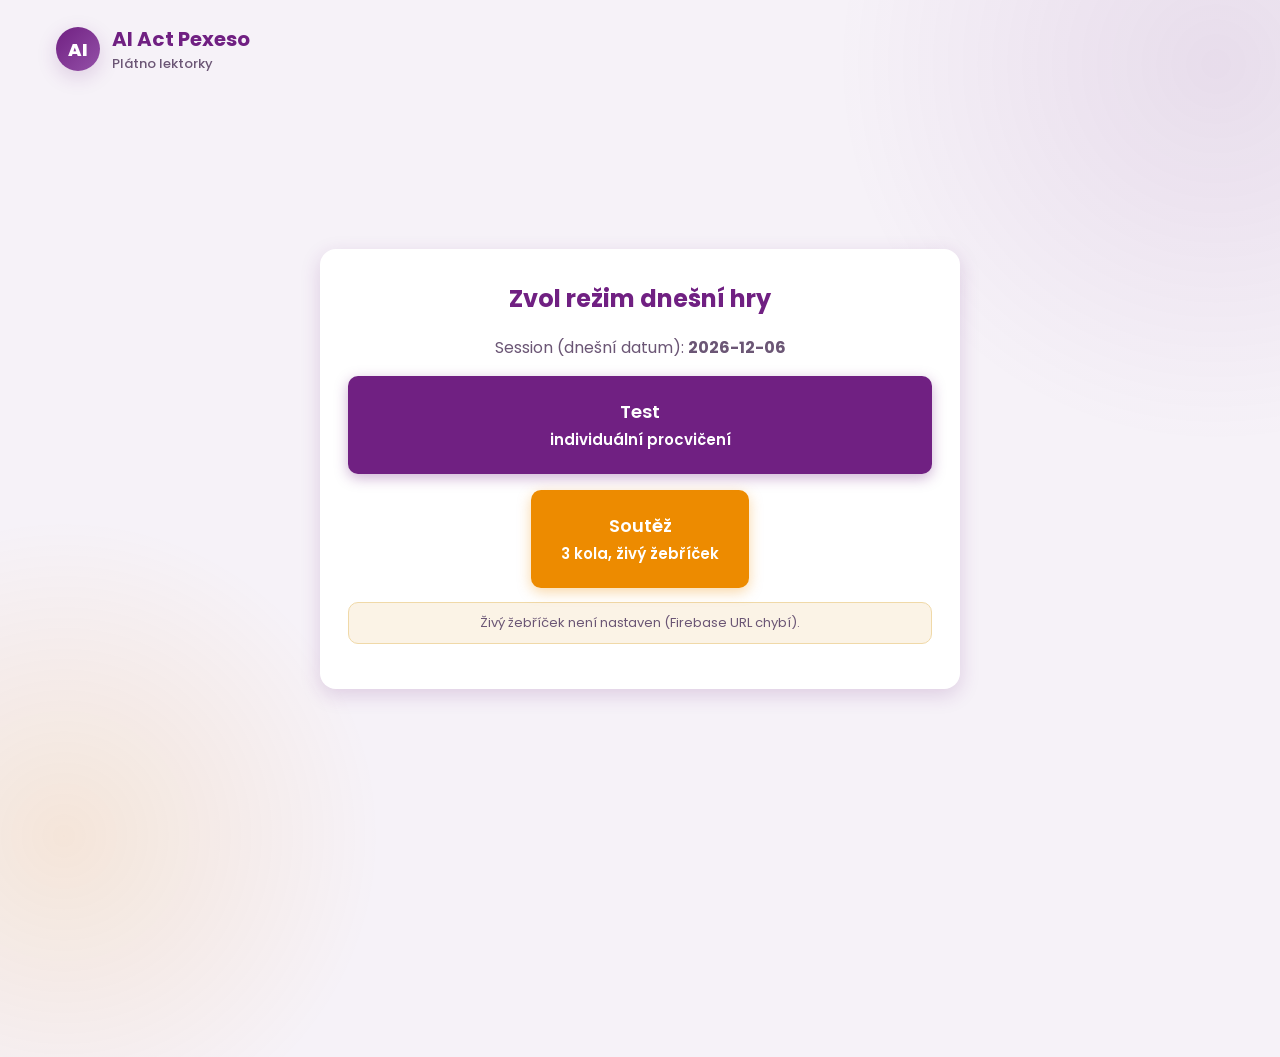
==== board.html @ 4db61b3e "AI Act Pexeso - hra pro školení OZP" ====
<!DOCTYPE html>
<html lang="cs">
<head>
<meta charset="UTF-8">
<meta name="viewport" content="width=device-width, initial-scale=1.0">
<title>AI Act Pexeso – plátno lektorky</title>
<link rel="stylesheet" href="css/style.css">
</head>
<body>
<div class="app board-app">

  <header class="top-bar">
    <div class="brand">
      <div class="brand-badge">AI</div>
      <div>
        <h1>AI Act Pexeso</h1>
        <small>Plátno lektorky</small>
      </div>
    </div>
  </header>

  <!-- Volba režimu -->
  <section id="screen-mode-select" class="screen active">
    <div class="card-panel" style="max-width:640px;">
      <h2>Zvol režim dnešní hry</h2>
      <p>Session (dnešní datum): <strong id="session-date"></strong></p>
      <div class="mode-buttons">
        <button class="btn-primary" id="btn-mode-test">Test<br><small>individuální procvičení</small></button>
        <button class="btn-accent" id="btn-mode-soutez">Soutěž<br><small>3 kola, živý žebříček</small></button>
      </div>
      <p class="local-mode-note" id="board-local-note" style="display:none;"></p>
    </div>
  </section>

  <!-- Průběh: TEST -->
  <section id="screen-monitor-test" class="screen">
    <div class="card-panel" style="max-width:640px;">
      <span class="badge">Test</span>
      <h2>Probíhá individuální procvičení</h2>
      <p>Hráči trénují sami za sebe. Výsledky jsou soukromé a nikam se nezapisují, žebříček se pro tento režim nezobrazuje.</p>
    </div>
  </section>

  <!-- Průběh: SOUTĚŽ -->
  <section id="screen-monitor-soutez" class="screen">
    <div class="session-info">Soutěž – živý žebříček aktuálního kola</div>
    <div class="round-tabs">
      <button class="round-tab-btn active" data-round="1">Kolo 1</button>
      <button class="round-tab-btn" data-round="2">Kolo 2</button>
      <button class="round-tab-btn" data-round="3">Kolo 3</button>
    </div>
    <div class="leaderboard-list" id="leaderboard-list">
      <p class="empty-note">Čekáme na výsledky…</p>
    </div>
    <div style="text-align:center;margin-top:26px;">
      <button class="btn-primary" id="btn-show-final" style="max-width:340px;margin:0 auto;">Zobrazit celkové výsledky (po 3. kole)</button>
    </div>
  </section>

  <!-- Finální vyhlášení -->
  <section id="screen-final" class="screen">
    <div class="winner-banner" id="winner-banner">
      <h2>Vítěz dne</h2>
      <div class="winner-name" id="winner-name">–</div>
    </div>
    <div class="leaderboard-list" id="final-list"></div>
    <div style="text-align:center;margin-top:20px;">
      <button class="btn-secondary" id="btn-back-to-monitor">Zpět na živý žebříček</button>
    </div>
  </section>

</div>

<canvas id="confetti-canvas-board"></canvas>

<script src="js/config.js"></script>
<script src="js/leaderboard.js"></script>
<script>
  function $(id) { return document.getElementById(id); }

  function showScreen(id) {
    document.querySelectorAll(".screen").forEach((s) => s.classList.remove("active"));
    $(id).classList.add("active");
  }

  let currentViewRound = 1;
  let pollTimer = null;

  async function initModeScreen() {
    $("session-date").textContent = LB.getSession();
    if (LB.isLocal()) {
      $("board-local-note").style.display = "block";
      $("board-local-note").textContent = LB.getLocalReason();
    }
    $("btn-mode-test").addEventListener("click", async () => {
      await LB.setMode("test");
      showScreen("screen-monitor-test");
    });
    $("btn-mode-soutez").addEventListener("click", async () => {
      await LB.setMode("soutez");
      showScreen("screen-monitor-soutez");
      startPolling();
    });

    // Pokud lektorka omylem obnoví stránku (F5, výpadek projektoru apod.), režim už
    // byl dřív zvolen a je uložený - vrátíme ji rovnou na správnou obrazovku místo
    // aby musela volbu dělat znovu.
    try {
      const existingMode = await LB.getMode();
      if (existingMode === "test") {
        showScreen("screen-monitor-test");
      } else if (existingMode === "soutez") {
        showScreen("screen-monitor-soutez");
        startPolling();
      }
    } catch (e) {
      // žádný uložený režim - zůstaneme na výběrové obrazovce
    }
  }

  function initRoundTabs() {
    document.querySelectorAll(".round-tab-btn").forEach((btn) => {
      btn.addEventListener("click", () => {
        document.querySelectorAll(".round-tab-btn").forEach((b) => b.classList.remove("active"));
        btn.classList.add("active");
        currentViewRound = parseInt(btn.dataset.round, 10);
        refreshRound();
      });
    });
  }

  async function refreshRound() {
    const list = $("leaderboard-list");
    try {
      const finishes = await LB.getFinishes(currentViewRound);
      const rows = Object.keys(finishes)
        .map((key) => ({ jmeno: key, ...finishes[key] }))
        .sort((a, b) => (a.poradi_v_kole || 999) - (b.poradi_v_kole || 999));

      if (rows.length === 0) {
        list.innerHTML = '<p class="empty-note">Čekáme na výsledky…</p>';
        return;
      }
      list.innerHTML = rows
        .map(
          (r) => `
        <div class="lb-row">
          <div class="pos">${r.poradi_v_kole}</div>
          <div class="name">${escapeHtml(r.jmeno)}</div>
          <div class="meta">${r.trvani_s ?? "?"} s • ${r.pocet_chyb ?? 0} chyb</div>
        </div>`
        )
        .join("");
    } catch (e) {
      list.innerHTML = '<p class="empty-note">Čekáme na výsledky…</p>';
    }
  }

  function escapeHtml(str) {
    const div = document.createElement("div");
    div.textContent = str;
    return div.innerHTML;
  }

  function startPolling() {
    if (pollTimer) clearInterval(pollTimer);
    refreshRound();
    pollTimer = setInterval(refreshRound, POLL_INTERVAL_MS);
  }

  async function showFinalStandings() {
    if (pollTimer) clearInterval(pollTimer);
    const list = $("final-list");
    list.innerHTML = '<p class="empty-note">Čekáme na výsledky…</p>';
    showScreen("screen-final");
    try {
      const { standings } = await LB.computeOverallStandings();
      if (standings.length === 0) {
        $("winner-name").textContent = "–";
        list.innerHTML = '<p class="empty-note">Čekáme na výsledky…</p>';
        return;
      }
      $("winner-name").textContent = standings[0].jmeno;
      list.innerHTML = standings
        .map((s) => {
          const meta =
            s.stav === "dokoncil"
              ? `${s.body} bodů • ${s.casSoucet} s celkem`
              : "odešel(a) dřív, než dohrál(a) všechna kola";
          return `
          <div class="lb-row">
            <div class="pos">${s.poradi}</div>
            <div class="name">${escapeHtml(s.jmeno)}</div>
            <div class="meta">${meta}</div>
          </div>`;
        })
        .join("");
      startBoardConfetti();
    } catch (e) {
      list.innerHTML = '<p class="empty-note">Čekáme na výsledky…</p>';
    }
  }

  let boardConfettiRAF = null;
  function startBoardConfetti() {
    const canvas = $("confetti-canvas-board");
    const ctx = canvas.getContext("2d");
    canvas.width = window.innerWidth;
    canvas.height = window.innerHeight;
    const colors = ["#702082", "#ED8B00", "#9451a8", "#ffb347", "#63c98a", "#ffffff"];
    const particles = [];
    for (let i = 0; i < 260; i++) {
      particles.push({
        x: Math.random() * canvas.width,
        y: -20 - Math.random() * canvas.height * 0.6,
        size: 6 + Math.random() * 9,
        color: colors[Math.floor(Math.random() * colors.length)],
        vy: 2 + Math.random() * 3.5,
        vx: -1.5 + Math.random() * 3,
        rot: Math.random() * 360,
        vrot: -6 + Math.random() * 12,
        shape: Math.random() > 0.5 ? "square" : "circle",
      });
    }
    const start = performance.now();
    if (boardConfettiRAF) cancelAnimationFrame(boardConfettiRAF);
    function frame(now) {
      ctx.clearRect(0, 0, canvas.width, canvas.height);
      const elapsed = now - start;
      particles.forEach((p) => {
        p.x += p.vx;
        p.y += p.vy;
        p.rot += p.vrot;
        ctx.save();
        ctx.translate(p.x, p.y);
        ctx.rotate((p.rot * Math.PI) / 180);
        ctx.fillStyle = p.color;
        if (p.shape === "square") ctx.fillRect(-p.size / 2, -p.size / 2, p.size, p.size);
        else {
          ctx.beginPath();
          ctx.arc(0, 0, p.size / 2, 0, Math.PI * 2);
          ctx.fill();
        }
        ctx.restore();
      });
      if (elapsed < 6000) boardConfettiRAF = requestAnimationFrame(frame);
      else ctx.clearRect(0, 0, canvas.width, canvas.height);
    }
    boardConfettiRAF = requestAnimationFrame(frame);
  }

  $("btn-show-final").addEventListener("click", showFinalStandings);
  $("btn-back-to-monitor").addEventListener("click", () => {
    showScreen("screen-monitor-soutez");
    startPolling();
  });

  window.addEventListener("resize", () => {
    const c1 = $("confetti-canvas-board");
    c1.width = window.innerWidth;
    c1.height = window.innerHeight;
  });

  initModeScreen();
  initRoundTabs();
</script>
</body>
</html>
---- css/style.css ----
@import url('https://fonts.googleapis.com/css2?family=Poppins:wght@400;500;600;700;800&display=swap');

:root {
  --ozp-purple: #702082;
  --ozp-purple-dark: #4a1657;
  --ozp-purple-light: #9451a8;
  --ozp-orange: #ED8B00;
  --ozp-orange-light: #ffb347;
  --bg: #f6f2f8;
  --card-bg: #ffffff;
  --text: #2b1533;
  --text-muted: #6b5675;
  --shadow: 0 6px 20px rgba(112, 32, 130, 0.18);
  --radius: 16px;
}

* {
  box-sizing: border-box;
}

html, body {
  margin: 0;
  padding: 0;
  min-height: 100%;
}

body {
  font-family: 'Poppins', 'Segoe UI', sans-serif;
  background: var(--bg);
  color: var(--text);
  min-height: 100vh;
  position: relative;
  overflow-x: hidden;
  touch-action: manipulation;
}

/* Dekorativní oblouky v pozadí, inspirované firemním stylem OZP */
body::before,
body::after {
  content: "";
  position: fixed;
  border-radius: 50%;
  z-index: 0;
  pointer-events: none;
}

body::before {
  width: 60vmax;
  height: 60vmax;
  background: radial-gradient(circle, var(--ozp-purple) 0%, transparent 70%);
  opacity: 0.10;
  top: -25vmax;
  right: -25vmax;
}

body::after {
  width: 50vmax;
  height: 50vmax;
  background: radial-gradient(circle, var(--ozp-orange) 0%, transparent 70%);
  opacity: 0.12;
  bottom: -20vmax;
  left: -20vmax;
}

.app {
  position: relative;
  z-index: 1;
  max-width: 1100px;
  margin: 0 auto;
  padding: 24px 16px 60px;
  min-height: 100vh;
  display: flex;
  flex-direction: column;
}

header.top-bar {
  display: flex;
  align-items: center;
  justify-content: space-between;
  gap: 12px;
  margin-bottom: 24px;
}

.brand {
  display: flex;
  align-items: center;
  gap: 12px;
}

.brand-badge {
  width: 44px;
  height: 44px;
  border-radius: 50%;
  background: linear-gradient(135deg, var(--ozp-purple), var(--ozp-purple-light));
  display: flex;
  align-items: center;
  justify-content: center;
  color: #fff;
  font-weight: 800;
  font-size: 18px;
  flex-shrink: 0;
  box-shadow: var(--shadow);
}

.brand h1 {
  font-size: 20px;
  margin: 0;
  color: var(--ozp-purple);
  font-weight: 700;
}

.brand small {
  display: block;
  color: var(--text-muted);
  font-weight: 500;
  font-size: 13px;
}

.screen {
  display: none;
  flex: 1;
  flex-direction: column;
  align-items: center;
  justify-content: center;
  animation: fadeIn 0.35s ease;
}

.screen.active {
  display: flex;
}

@keyframes fadeIn {
  from { opacity: 0; transform: translateY(8px); }
  to { opacity: 1; transform: translateY(0); }
}

.card-panel {
  background: var(--card-bg);
  border-radius: var(--radius);
  box-shadow: var(--shadow);
  padding: 32px 28px;
  max-width: 480px;
  width: 100%;
  text-align: center;
}

.card-panel h2 {
  color: var(--ozp-purple);
  margin-top: 0;
  font-size: 24px;
}

.card-panel p {
  color: var(--text-muted);
  line-height: 1.5;
}

input[type="text"] {
  width: 100%;
  padding: 14px 16px;
  font-size: 16px;
  font-family: inherit;
  border: 2px solid #e2d5e8;
  border-radius: 10px;
  margin: 16px 0;
  outline: none;
  transition: border-color 0.2s;
}

input[type="text"]:focus {
  border-color: var(--ozp-purple);
}

button {
  font-family: inherit;
  font-weight: 600;
  font-size: 16px;
  border: none;
  border-radius: 10px;
  padding: 14px 24px;
  cursor: pointer;
  min-height: 44px;
  min-width: 44px;
  transition: transform 0.12s ease, box-shadow 0.12s ease, background 0.2s ease;
  touch-action: manipulation;
}

button:active {
  transform: scale(0.97);
}

.btn-primary {
  background: var(--ozp-purple);
  color: #fff;
  width: 100%;
  box-shadow: 0 4px 14px rgba(112, 32, 130, 0.35);
}

.btn-primary:hover {
  background: var(--ozp-purple-dark);
}

.btn-accent {
  background: var(--ozp-orange);
  color: #fff;
  box-shadow: 0 4px 14px rgba(237, 139, 0, 0.35);
}

.btn-accent:hover {
  background: #c97600;
}

.btn-secondary {
  background: #efe4f2;
  color: var(--ozp-purple);
}

.btn-secondary:hover {
  background: #e2d0e8;
}

.btn-leave {
  background: transparent;
  color: #a33;
  border: 2px solid #e5b8b8;
  font-size: 14px;
  padding: 8px 16px;
  min-height: 40px;
}

.btn-leave:hover {
  background: #fdeeee;
}

.spinner {
  width: 44px;
  height: 44px;
  border: 5px solid #e2d5e8;
  border-top-color: var(--ozp-purple);
  border-radius: 50%;
  margin: 12px auto;
  animation: spin 0.9s linear infinite;
}

@keyframes spin {
  to { transform: rotate(360deg); }
}

.badge {
  display: inline-block;
  background: var(--ozp-orange);
  color: #fff;
  font-weight: 700;
  font-size: 13px;
  padding: 5px 14px;
  border-radius: 999px;
  margin-bottom: 12px;
  letter-spacing: 0.3px;
}

.local-mode-note {
  margin-top: 14px;
  font-size: 13px;
  color: var(--text-muted);
  background: #fbf3e6;
  border: 1px solid #f0d9a8;
  border-radius: 10px;
  padding: 10px 12px;
}

/* --- Herní obrazovka --- */
.game-header {
  width: 100%;
  display: flex;
  flex-wrap: wrap;
  align-items: center;
  justify-content: space-between;
  gap: 10px;
  margin-bottom: 18px;
}

.stats {
  display: flex;
  gap: 10px;
  flex-wrap: wrap;
}

.stat-chip {
  background: #fff;
  border-radius: 10px;
  padding: 8px 14px;
  box-shadow: 0 2px 8px rgba(112, 32, 130, 0.12);
  font-weight: 600;
  font-size: 14px;
  color: var(--ozp-purple);
  white-space: nowrap;
}

.stat-chip span.label {
  display: block;
  font-size: 11px;
  color: var(--text-muted);
  font-weight: 500;
}

.board-grid {
  display: grid;
  grid-template-columns: repeat(auto-fill, minmax(130px, 1fr));
  gap: 10px;
  width: 100%;
}

.pexeso-card {
  position: relative;
  aspect-ratio: 3 / 2;
  min-height: 90px;
  cursor: pointer;
  perspective: 800px;
  touch-action: manipulation;
}

.pexeso-card .face {
  position: absolute;
  inset: 0;
  border-radius: 12px;
  display: flex;
  align-items: center;
  justify-content: center;
  text-align: center;
  padding: 8px;
  font-size: 13px;
  line-height: 1.25;
  backface-visibility: hidden;
  transition: transform 0.45s cubic-bezier(.4,.2,.2,1), box-shadow 0.2s ease;
  box-shadow: 0 3px 10px rgba(112, 32, 130, 0.15);
  word-break: break-word;
}

.face.back {
  background: linear-gradient(135deg, var(--ozp-purple), var(--ozp-purple-light));
  color: #fff;
  font-weight: 700;
  font-size: 22px;
  transform: rotateY(0deg);
}

.face.back::after {
  content: "AI";
}

.face.front {
  background: #fff;
  border: 2px solid #e2d5e8;
  color: var(--text);
  font-weight: 600;
  transform: rotateY(-180deg);
}

.pexeso-card.flipped .face.back {
  transform: rotateY(180deg);
}

.pexeso-card.flipped .face.front {
  transform: rotateY(0deg);
}

.pexeso-card.term .face.front {
  border-color: var(--ozp-purple-light);
}

.pexeso-card.definition .face.front {
  border-color: var(--ozp-orange-light);
  font-weight: 500;
  font-size: 12.5px;
}

.pexeso-card.matched .face.front {
  background: #eafaf0;
  border-color: #63c98a;
  color: #1e7a45;
}

.pexeso-card.mismatch .face.front {
  animation: shake 0.4s ease;
  border-color: #e07070;
}

.pexeso-card.locked {
  pointer-events: none;
}

@keyframes shake {
  0%, 100% { transform: translateX(0) rotateY(0deg); }
  25% { transform: translateX(-6px) rotateY(0deg); }
  75% { transform: translateX(6px) rotateY(0deg); }
}

.round-tag {
  color: var(--text-muted);
  font-weight: 600;
  font-size: 14px;
  margin-bottom: 4px;
}

.result-score {
  font-size: 44px;
  font-weight: 800;
  color: var(--ozp-orange);
  margin: 8px 0;
}

.result-rank {
  font-size: 20px;
  font-weight: 700;
  color: var(--ozp-purple);
  margin: 6px 0 16px;
}

.result-details {
  display: flex;
  justify-content: center;
  gap: 20px;
  margin: 14px 0;
  flex-wrap: wrap;
}

.result-details div {
  background: var(--bg);
  border-radius: 10px;
  padding: 10px 16px;
  min-width: 90px;
}

.result-details .num {
  font-size: 22px;
  font-weight: 700;
  color: var(--ozp-purple);
}

.result-details .lbl {
  font-size: 12px;
  color: var(--text-muted);
}

#confetti-canvas {
  position: fixed;
  inset: 0;
  pointer-events: none;
  z-index: 50;
}

footer.leave-bar {
  margin-top: 14px;
}

/* --- board.html --- */
.board-app {
  max-width: 1200px;
}

.mode-buttons {
  display: flex;
  gap: 16px;
  justify-content: center;
  flex-wrap: wrap;
}

.mode-buttons button {
  min-width: 200px;
  padding: 22px 30px;
  font-size: 18px;
}

.session-info {
  text-align: center;
  color: var(--text-muted);
  margin-bottom: 20px;
}

.leaderboard-list {
  width: 100%;
  max-width: 700px;
  background: #fff;
  border-radius: var(--radius);
  box-shadow: var(--shadow);
  padding: 10px 0;
  margin: 0 auto;
}

.lb-row {
  display: flex;
  align-items: center;
  gap: 14px;
  padding: 12px 22px;
  border-bottom: 1px solid #f0e6f2;
  font-size: 16px;
}

.lb-row:last-child {
  border-bottom: none;
}

.lb-row .pos {
  width: 34px;
  height: 34px;
  border-radius: 50%;
  background: var(--ozp-purple);
  color: #fff;
  font-weight: 700;
  display: flex;
  align-items: center;
  justify-content: center;
  flex-shrink: 0;
}

.lb-row:nth-child(1) .pos { background: var(--ozp-orange); }

.lb-row .name {
  flex: 1;
  font-weight: 600;
}

.lb-row .meta {
  color: var(--text-muted);
  font-size: 13px;
}

.winner-banner {
  text-align: center;
  background: linear-gradient(135deg, var(--ozp-orange), var(--ozp-orange-light));
  color: #fff;
  border-radius: var(--radius);
  padding: 30px;
  max-width: 700px;
  margin: 0 auto 24px;
  box-shadow: 0 10px 30px rgba(237, 139, 0, 0.4);
}

.winner-banner h2 {
  margin: 0 0 6px;
  font-size: 16px;
  text-transform: uppercase;
  letter-spacing: 1px;
  opacity: 0.9;
}

.winner-banner .winner-name {
  font-size: 36px;
  font-weight: 800;
}

.empty-note {
  color: var(--text-muted);
  text-align: center;
  padding: 20px;
}

.round-tabs {
  display: flex;
  gap: 8px;
  margin-bottom: 16px;
  flex-wrap: wrap;
  justify-content: center;
}

.round-tabs button {
  background: #efe4f2;
  color: var(--ozp-purple);
  padding: 8px 18px;
  font-size: 14px;
  min-height: 40px;
}

.round-tabs button.active {
  background: var(--ozp-purple);
  color: #fff;
}

@media (max-width: 600px) {
  .board-grid {
    grid-template-columns: repeat(auto-fill, minmax(110px, 1fr));
  }
  .card-panel {
    padding: 22px 18px;
  }
}
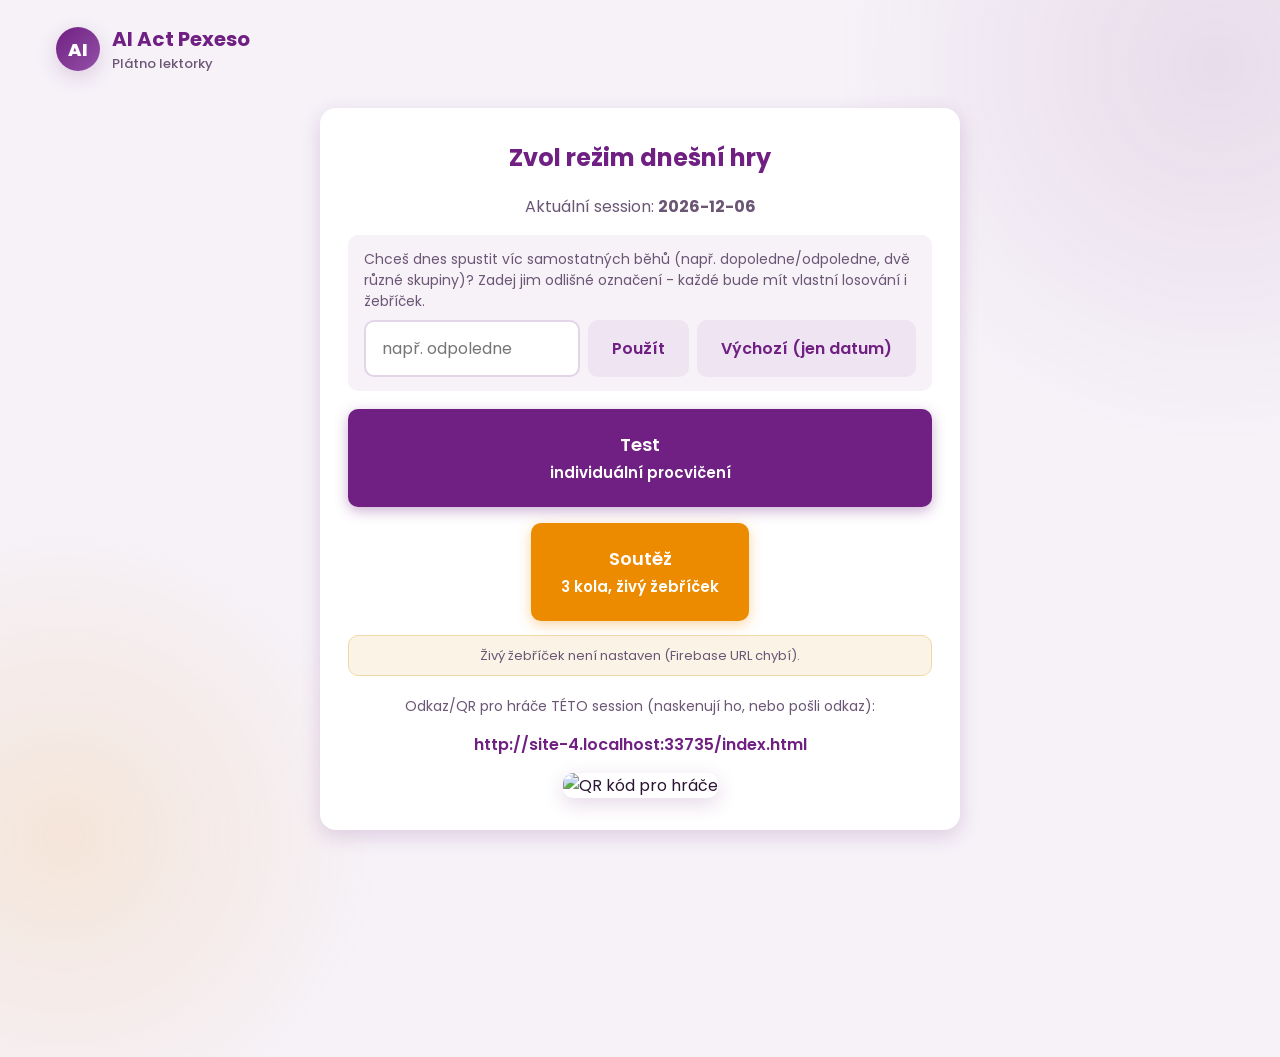
==== commit fc884220: "Zpřísnit pravidla otáčení karet, umožnit víc session za den, přejmenovat tlačítko - max 2 otočené ne" ====
--- a/board.html
+++ b/board.html
@@ -23,12 +23,33 @@
   <section id="screen-mode-select" class="screen active">
     <div class="card-panel" style="max-width:640px;">
       <h2>Zvol režim dnešní hry</h2>
-      <p>Session (dnešní datum): <strong id="session-date"></strong></p>
+      <p>Aktuální session: <strong id="session-date"></strong></p>
+
+      <div style="text-align:left;background:var(--bg);border-radius:10px;padding:14px 16px;margin-bottom:18px;">
+        <p style="margin:0 0 8px;font-size:14px;color:var(--text-muted);">
+          Chceš dnes spustit víc samostatných běhů (např. dopoledne/odpoledne, dvě různé skupiny)?
+          Zadej jim odlišné označení - každé bude mít vlastní losování i žebříček.
+        </p>
+        <div style="display:flex;gap:8px;flex-wrap:wrap;">
+          <input type="text" id="session-label-input" placeholder="např. odpoledne" style="flex:1;min-width:160px;margin:0;">
+          <button class="btn-secondary" id="btn-session-apply" style="min-width:auto;">Použít</button>
+          <button class="btn-secondary" id="btn-session-reset" style="min-width:auto;">Výchozí (jen datum)</button>
+        </div>
+      </div>
+
       <div class="mode-buttons">
         <button class="btn-primary" id="btn-mode-test">Test<br><small>individuální procvičení</small></button>
         <button class="btn-accent" id="btn-mode-soutez">Soutěž<br><small>3 kola, živý žebříček</small></button>
       </div>
       <p class="local-mode-note" id="board-local-note" style="display:none;"></p>
+
+      <div style="margin-top:20px;">
+        <p style="font-size:14px;color:var(--text-muted);margin-bottom:8px;">
+          Odkaz/QR pro hráče TÉTO session (naskenují ho, nebo pošli odkaz):
+        </p>
+        <p style="word-break:break-all;font-weight:600;color:var(--ozp-purple);" id="player-link-text"></p>
+        <img id="player-qr" alt="QR kód pro hráče" style="width:180px;height:180px;border-radius:10px;box-shadow:var(--shadow);">
+      </div>
     </div>
   </section>
 
@@ -38,6 +59,7 @@
       <span class="badge">Test</span>
       <h2>Probíhá individuální procvičení</h2>
       <p>Hráči trénují sami za sebe. Výsledky jsou soukromé a nikam se nezapisují, žebříček se pro tento režim nezobrazuje.</p>
+      <button class="btn-secondary btn-change-mode" style="margin-top:10px;">Změnit režim hry</button>
     </div>
   </section>
 
@@ -52,8 +74,9 @@
     <div class="leaderboard-list" id="leaderboard-list">
       <p class="empty-note">Čekáme na výsledky…</p>
     </div>
-    <div style="text-align:center;margin-top:26px;">
-      <button class="btn-primary" id="btn-show-final" style="max-width:340px;margin:0 auto;">Zobrazit celkové výsledky (po 3. kole)</button>
+    <div style="text-align:center;margin-top:26px;display:flex;gap:12px;justify-content:center;flex-wrap:wrap;">
+      <button class="btn-primary" id="btn-show-final" style="max-width:340px;">Zobrazit celkové výsledky (po 3. kole)</button>
+      <button class="btn-secondary btn-change-mode" style="max-width:220px;">Změnit režim hry</button>
     </div>
   </section>
 
@@ -65,7 +88,7 @@
     </div>
     <div class="leaderboard-list" id="final-list"></div>
     <div style="text-align:center;margin-top:20px;">
-      <button class="btn-secondary" id="btn-back-to-monitor">Zpět na živý žebříček</button>
+      <button class="btn-secondary" id="btn-back-to-monitor">Zpět na žebříček podle kol</button>
     </div>
   </section>
 
@@ -86,8 +109,34 @@
   let currentViewRound = 1;
   let pollTimer = null;
 
+  function getCurrentLabel() {
+    return new URLSearchParams(window.location.search).get("s") || "";
+  }
+
+  function goToLabel(label) {
+    const clean = (label || "").trim().toLowerCase().replace(/[^a-z0-9-]/g, "");
+    const url = new URL(window.location.href);
+    if (clean) url.searchParams.set("s", clean);
+    else url.searchParams.delete("s");
+    window.location.href = url.toString();
+  }
+
+  function updatePlayerLinkAndQr() {
+    const playerUrl = new URL("index.html" + window.location.search, window.location.href).toString();
+    $("player-link-text").textContent = playerUrl;
+    $("player-qr").src = `https://api.qrserver.com/v1/create-qr-code/?size=220x220&data=${encodeURIComponent(playerUrl)}`;
+  }
+
   async function initModeScreen() {
     $("session-date").textContent = LB.getSession();
+    $("session-label-input").value = getCurrentLabel();
+    updatePlayerLinkAndQr();
+    $("btn-session-apply").addEventListener("click", () => goToLabel($("session-label-input").value));
+    $("session-label-input").addEventListener("keydown", (e) => {
+      if (e.key === "Enter") goToLabel($("session-label-input").value);
+    });
+    $("btn-session-reset").addEventListener("click", () => goToLabel(""));
+
     if (LB.isLocal()) {
       $("board-local-note").style.display = "block";
       $("board-local-note").textContent = LB.getLocalReason();
@@ -255,6 +304,15 @@
     startPolling();
   });
 
+  // Umožní lektorce kdykoli přepnout na jiný režim hry (Test <-> Soutěž),
+  // i když už dřív jeden zvolila - vrátí ji na výběrovou obrazovku.
+  document.querySelectorAll(".btn-change-mode").forEach((btn) => {
+    btn.addEventListener("click", () => {
+      if (pollTimer) clearInterval(pollTimer);
+      showScreen("screen-mode-select");
+    });
+  });
+
   window.addEventListener("resize", () => {
     const c1 = $("confetti-canvas-board");
     c1.width = window.innerWidth;
--- a/css/style.css
+++ b/css/style.css
@@ -380,9 +380,23 @@
   color: #1e7a45;
 }
 
+.pexeso-card.matched {
+  animation: matchPop 0.4s ease forwards;
+}
+
+@keyframes matchPop {
+  0% { transform: scale(1); opacity: 1; }
+  55% { transform: scale(1.08); opacity: 1; }
+  100% { transform: scale(0.85); opacity: 0; }
+}
+
 .pexeso-card.mismatch .face.front {
   animation: shake 0.4s ease;
   border-color: #e07070;
+}
+
+.pexeso-card.blocked-shake {
+  animation: shake 0.3s ease;
 }
 
 .pexeso-card.locked {
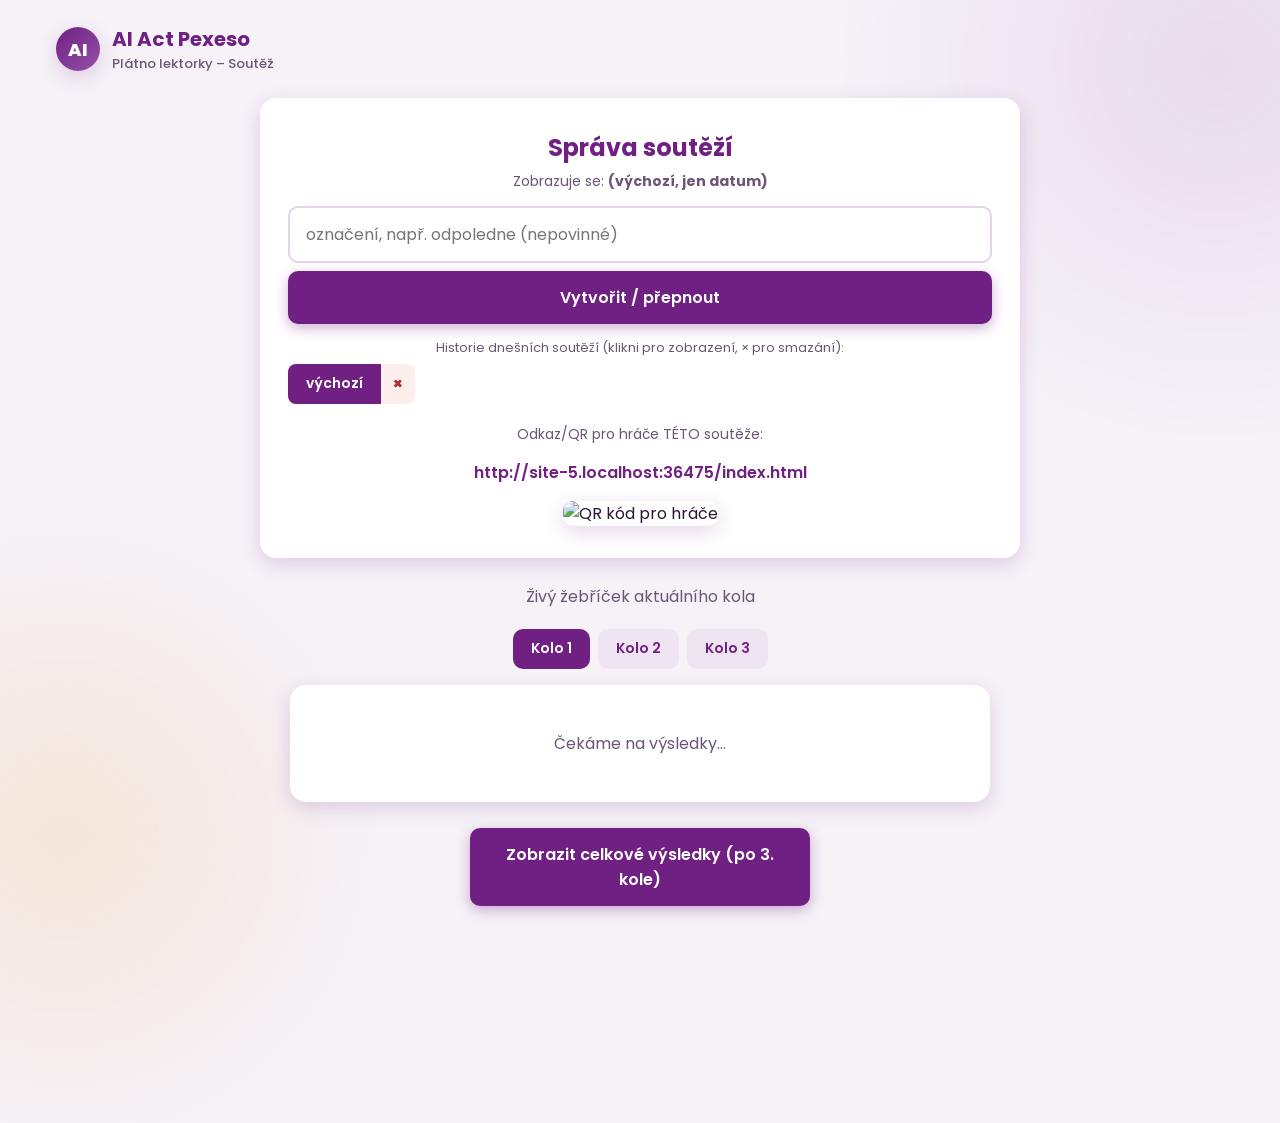
==== commit b343c8cf: "Rozdělit pexeso na samostatný TEST a SOUTĚŽ - test.html: nová samostatná stránka bez jména a bez lek" ====
--- a/board.html
+++ b/board.html
@@ -14,58 +14,37 @@
       <div class="brand-badge">AI</div>
       <div>
         <h1>AI Act Pexeso</h1>
-        <small>Plátno lektorky</small>
+        <small>Plátno lektorky – Soutěž</small>
       </div>
     </div>
   </header>
 
-  <!-- Volba režimu -->
-  <section id="screen-mode-select" class="screen active">
-    <div class="card-panel" style="max-width:640px;">
-      <h2>Zvol režim dnešní hry</h2>
-      <p>Aktuální session: <strong id="session-date"></strong></p>
-
-      <div style="text-align:left;background:var(--bg);border-radius:10px;padding:14px 16px;margin-bottom:18px;">
-        <p style="margin:0 0 8px;font-size:14px;color:var(--text-muted);">
-          Chceš dnes spustit víc samostatných běhů (např. dopoledne/odpoledne, dvě různé skupiny)?
-          Zadej jim odlišné označení - každé bude mít vlastní losování i žebříček.
-        </p>
-        <div style="display:flex;gap:8px;flex-wrap:wrap;">
-          <input type="text" id="session-label-input" placeholder="např. odpoledne" style="flex:1;min-width:160px;margin:0;">
-          <button class="btn-secondary" id="btn-session-apply" style="min-width:auto;">Použít</button>
-          <button class="btn-secondary" id="btn-session-reset" style="min-width:auto;">Výchozí (jen datum)</button>
-        </div>
+  <section id="screen-monitor-soutez" class="screen active">
+    <div class="card-panel" style="max-width:760px;">
+      <h2 style="margin-bottom:6px;">Správa soutěží</h2>
+      <p style="color:var(--text-muted);font-size:14px;margin-top:0;">
+        Zobrazuje se: <strong id="current-session-label"></strong>
+      </p>
+
+      <div style="display:flex;gap:8px;flex-wrap:wrap;margin-bottom:14px;">
+        <input type="text" id="session-label-input" placeholder="označení, např. odpoledne (nepovinné)" style="flex:1;min-width:180px;margin:0;">
+        <button class="btn-primary" id="btn-session-create" style="min-width:auto;">Vytvořit / přepnout</button>
       </div>
 
-      <div class="mode-buttons">
-        <button class="btn-primary" id="btn-mode-test">Test<br><small>individuální procvičení</small></button>
-        <button class="btn-accent" id="btn-mode-soutez">Soutěž<br><small>3 kola, živý žebříček</small></button>
-      </div>
+      <p style="font-size:13px;color:var(--text-muted);margin:0 0 6px;">Historie dnešních soutěží (klikni pro zobrazení, × pro smazání):</p>
+      <div id="session-tabs" style="display:flex;gap:8px;flex-wrap:wrap;margin-bottom:6px;"></div>
       <p class="local-mode-note" id="board-local-note" style="display:none;"></p>
 
       <div style="margin-top:20px;">
         <p style="font-size:14px;color:var(--text-muted);margin-bottom:8px;">
-          Odkaz/QR pro hráče TÉTO session (naskenují ho, nebo pošli odkaz):
+          Odkaz/QR pro hráče TÉTO soutěže:
         </p>
         <p style="word-break:break-all;font-weight:600;color:var(--ozp-purple);" id="player-link-text"></p>
-        <img id="player-qr" alt="QR kód pro hráče" style="width:180px;height:180px;border-radius:10px;box-shadow:var(--shadow);">
+        <img id="player-qr" alt="QR kód pro hráče" class="qr-image" style="width:180px;height:180px;">
       </div>
     </div>
-  </section>
-
-  <!-- Průběh: TEST -->
-  <section id="screen-monitor-test" class="screen">
-    <div class="card-panel" style="max-width:640px;">
-      <span class="badge">Test</span>
-      <h2>Probíhá individuální procvičení</h2>
-      <p>Hráči trénují sami za sebe. Výsledky jsou soukromé a nikam se nezapisují, žebříček se pro tento režim nezobrazuje.</p>
-      <button class="btn-secondary btn-change-mode" style="margin-top:10px;">Změnit režim hry</button>
-    </div>
-  </section>
-
-  <!-- Průběh: SOUTĚŽ -->
-  <section id="screen-monitor-soutez" class="screen">
-    <div class="session-info">Soutěž – živý žebříček aktuálního kola</div>
+
+    <div class="session-info" style="margin-top:26px;">Živý žebříček aktuálního kola</div>
     <div class="round-tabs">
       <button class="round-tab-btn active" data-round="1">Kolo 1</button>
       <button class="round-tab-btn" data-round="2">Kolo 2</button>
@@ -74,9 +53,8 @@
     <div class="leaderboard-list" id="leaderboard-list">
       <p class="empty-note">Čekáme na výsledky…</p>
     </div>
-    <div style="text-align:center;margin-top:26px;display:flex;gap:12px;justify-content:center;flex-wrap:wrap;">
-      <button class="btn-primary" id="btn-show-final" style="max-width:340px;">Zobrazit celkové výsledky (po 3. kole)</button>
-      <button class="btn-secondary btn-change-mode" style="max-width:220px;">Změnit režim hry</button>
+    <div style="text-align:center;margin-top:26px;">
+      <button class="btn-primary" id="btn-show-final" style="max-width:340px;margin:0 auto;">Zobrazit celkové výsledky (po 3. kole)</button>
     </div>
   </section>
 
@@ -98,6 +76,7 @@
 
 <script src="js/config.js"></script>
 <script src="js/leaderboard.js"></script>
+<script src="js/pexeso-core.js"></script>
 <script>
   function $(id) { return document.getElementById(id); }
 
@@ -106,71 +85,65 @@
     $(id).classList.add("active");
   }
 
+  const dateStr = getDateStr();
+  let currentSessionId = getSessionId();
   let currentViewRound = 1;
   let pollTimer = null;
 
-  function getCurrentLabel() {
-    return new URLSearchParams(window.location.search).get("s") || "";
-  }
-
-  function goToLabel(label) {
-    const clean = (label || "").trim().toLowerCase().replace(/[^a-z0-9-]/g, "");
-    const url = new URL(window.location.href);
-    if (clean) url.searchParams.set("s", clean);
-    else url.searchParams.delete("s");
-    window.location.href = url.toString();
+  function labelFromSessionId(id) {
+    return id === dateStr ? "" : id.slice(dateStr.length + 1);
+  }
+
+  function escapeHtml(str) {
+    const div = document.createElement("div");
+    div.textContent = str;
+    return div.innerHTML;
   }
 
   function updatePlayerLinkAndQr() {
-    const playerUrl = new URL("index.html" + window.location.search, window.location.href).toString();
+    const label = labelFromSessionId(currentSessionId);
+    const search = label ? `?s=${encodeURIComponent(label)}` : "";
+    const playerUrl = new URL("index.html" + search, window.location.href).toString();
     $("player-link-text").textContent = playerUrl;
-    $("player-qr").src = `https://api.qrserver.com/v1/create-qr-code/?size=220x220&data=${encodeURIComponent(playerUrl)}`;
-  }
-
-  async function initModeScreen() {
-    $("session-date").textContent = LB.getSession();
-    $("session-label-input").value = getCurrentLabel();
-    updatePlayerLinkAndQr();
-    $("btn-session-apply").addEventListener("click", () => goToLabel($("session-label-input").value));
-    $("session-label-input").addEventListener("keydown", (e) => {
-      if (e.key === "Enter") goToLabel($("session-label-input").value);
+    $("player-qr").src = `https://api.qrserver.com/v1/create-qr-code/?size=320x320&data=${encodeURIComponent(playerUrl)}`;
+  }
+
+  async function refreshTabs() {
+    const ids = await LB.listTodaySessions(dateStr);
+    if (!ids.includes(currentSessionId)) ids.push(currentSessionId);
+    ids.sort();
+    $("session-tabs").innerHTML = ids
+      .map((id) => {
+        const label = labelFromSessionId(id) || "výchozí";
+        const active = id === currentSessionId;
+        return `<span style="display:inline-flex;align-items:stretch;border-radius:8px;overflow:hidden;">
+          <button data-id="${escapeHtml(id)}" class="round-tab-btn${active ? " active" : ""}" style="border-radius:0;">${escapeHtml(label)}</button>
+          <button data-delete-id="${escapeHtml(id)}" title="Smazat tuto soutěž" style="all:unset;cursor:pointer;color:#a33;background:#fdeeee;font-weight:800;padding:0 12px;display:flex;align-items:center;">×</button>
+        </span>`;
+      })
+      .join("");
+    document.querySelectorAll("#session-tabs button[data-id]").forEach((btn) => {
+      btn.addEventListener("click", () => switchToSession(btn.dataset.id));
     });
-    $("btn-session-reset").addEventListener("click", () => goToLabel(""));
-
-    if (LB.isLocal()) {
-      $("board-local-note").style.display = "block";
-      $("board-local-note").textContent = LB.getLocalReason();
-    }
-    $("btn-mode-test").addEventListener("click", async () => {
-      await LB.setMode("test");
-      showScreen("screen-monitor-test");
+    document.querySelectorAll("#session-tabs button[data-delete-id]").forEach((btn) => {
+      btn.addEventListener("click", async () => {
+        const id = btn.dataset.deleteId;
+        const label = labelFromSessionId(id) || "výchozí";
+        if (!confirm(`Opravdu smazat soutěž „${label}" a všechny její výsledky? Tohle nejde vzít zpět.`)) return;
+        await LB.deleteSession(id);
+        if (id === currentSessionId) {
+          await switchToSession(dateStr);
+        } else {
+          await refreshTabs();
+        }
+      });
     });
-    $("btn-mode-soutez").addEventListener("click", async () => {
-      await LB.setMode("soutez");
-      showScreen("screen-monitor-soutez");
-      startPolling();
-    });
-
-    // Pokud lektorka omylem obnoví stránku (F5, výpadek projektoru apod.), režim už
-    // byl dřív zvolen a je uložený - vrátíme ji rovnou na správnou obrazovku místo
-    // aby musela volbu dělat znovu.
-    try {
-      const existingMode = await LB.getMode();
-      if (existingMode === "test") {
-        showScreen("screen-monitor-test");
-      } else if (existingMode === "soutez") {
-        showScreen("screen-monitor-soutez");
-        startPolling();
-      }
-    } catch (e) {
-      // žádný uložený režim - zůstaneme na výběrové obrazovce
-    }
   }
 
   function initRoundTabs() {
-    document.querySelectorAll(".round-tab-btn").forEach((btn) => {
+    document.querySelectorAll(".round-tab-btn[data-round]").forEach((btn) => {
       btn.addEventListener("click", () => {
-        document.querySelectorAll(".round-tab-btn").forEach((b) => b.classList.remove("active"));
+        document.querySelectorAll(".round-tab-btn[data-round]").forEach((b) => b.classList.remove("active"));
         btn.classList.add("active");
         currentViewRound = parseInt(btn.dataset.round, 10);
         refreshRound();
@@ -181,7 +154,7 @@
   async function refreshRound() {
     const list = $("leaderboard-list");
     try {
-      const finishes = await LB.getFinishes(currentViewRound);
+      const finishes = await LB.getFinishes(currentSessionId, currentViewRound);
       const rows = Object.keys(finishes)
         .map((key) => ({ jmeno: key, ...finishes[key] }))
         .sort((a, b) => (a.poradi_v_kole || 999) - (b.poradi_v_kole || 999));
@@ -205,12 +178,6 @@
     }
   }
 
-  function escapeHtml(str) {
-    const div = document.createElement("div");
-    div.textContent = str;
-    return div.innerHTML;
-  }
-
   function startPolling() {
     if (pollTimer) clearInterval(pollTimer);
     refreshRound();
@@ -223,7 +190,7 @@
     list.innerHTML = '<p class="empty-note">Čekáme na výsledky…</p>';
     showScreen("screen-final");
     try {
-      const { standings } = await LB.computeOverallStandings();
+      const { standings } = await LB.computeOverallStandings(currentSessionId);
       if (standings.length === 0) {
         $("winner-name").textContent = "–";
         list.innerHTML = '<p class="empty-note">Čekáme na výsledky…</p>';
@@ -250,53 +217,30 @@
     }
   }
 
-  let boardConfettiRAF = null;
   function startBoardConfetti() {
-    const canvas = $("confetti-canvas-board");
-    const ctx = canvas.getContext("2d");
-    canvas.width = window.innerWidth;
-    canvas.height = window.innerHeight;
-    const colors = ["#702082", "#ED8B00", "#9451a8", "#ffb347", "#63c98a", "#ffffff"];
-    const particles = [];
-    for (let i = 0; i < 260; i++) {
-      particles.push({
-        x: Math.random() * canvas.width,
-        y: -20 - Math.random() * canvas.height * 0.6,
-        size: 6 + Math.random() * 9,
-        color: colors[Math.floor(Math.random() * colors.length)],
-        vy: 2 + Math.random() * 3.5,
-        vx: -1.5 + Math.random() * 3,
-        rot: Math.random() * 360,
-        vrot: -6 + Math.random() * 12,
-        shape: Math.random() > 0.5 ? "square" : "circle",
-      });
-    }
-    const start = performance.now();
-    if (boardConfettiRAF) cancelAnimationFrame(boardConfettiRAF);
-    function frame(now) {
-      ctx.clearRect(0, 0, canvas.width, canvas.height);
-      const elapsed = now - start;
-      particles.forEach((p) => {
-        p.x += p.vx;
-        p.y += p.vy;
-        p.rot += p.vrot;
-        ctx.save();
-        ctx.translate(p.x, p.y);
-        ctx.rotate((p.rot * Math.PI) / 180);
-        ctx.fillStyle = p.color;
-        if (p.shape === "square") ctx.fillRect(-p.size / 2, -p.size / 2, p.size, p.size);
-        else {
-          ctx.beginPath();
-          ctx.arc(0, 0, p.size / 2, 0, Math.PI * 2);
-          ctx.fill();
-        }
-        ctx.restore();
-      });
-      if (elapsed < 6000) boardConfettiRAF = requestAnimationFrame(frame);
-      else ctx.clearRect(0, 0, canvas.width, canvas.height);
-    }
-    boardConfettiRAF = requestAnimationFrame(frame);
-  }
+    startConfettiOn($("confetti-canvas-board"), 6000, true);
+  }
+
+  async function switchToSession(id) {
+    currentSessionId = id;
+    $("current-session-label").textContent = labelFromSessionId(id) || "(výchozí, jen datum)";
+    $("session-label-input").value = labelFromSessionId(id);
+    history.replaceState(null, "", labelFromSessionId(id) ? `?s=${encodeURIComponent(labelFromSessionId(id))}` : window.location.pathname);
+    updatePlayerLinkAndQr();
+    await LB.touchSession(id);
+    await refreshTabs();
+    showScreen("screen-monitor-soutez");
+    startPolling();
+  }
+
+  $("btn-session-create").addEventListener("click", () => {
+    const label = $("session-label-input").value.trim().toLowerCase().replace(/[^a-z0-9-]/g, "").slice(0, 30);
+    const id = label ? `${dateStr}-${label}` : dateStr;
+    switchToSession(id);
+  });
+  $("session-label-input").addEventListener("keydown", (e) => {
+    if (e.key === "Enter") $("btn-session-create").click();
+  });
 
   $("btn-show-final").addEventListener("click", showFinalStandings);
   $("btn-back-to-monitor").addEventListener("click", () => {
@@ -304,23 +248,22 @@
     startPolling();
   });
 
-  // Umožní lektorce kdykoli přepnout na jiný režim hry (Test <-> Soutěž),
-  // i když už dřív jeden zvolila - vrátí ji na výběrovou obrazovku.
-  document.querySelectorAll(".btn-change-mode").forEach((btn) => {
-    btn.addEventListener("click", () => {
-      if (pollTimer) clearInterval(pollTimer);
-      showScreen("screen-mode-select");
-    });
-  });
-
   window.addEventListener("resize", () => {
     const c1 = $("confetti-canvas-board");
     c1.width = window.innerWidth;
     c1.height = window.innerHeight;
   });
 
-  initModeScreen();
-  initRoundTabs();
+  async function init() {
+    if (LB.isLocal()) {
+      $("board-local-note").style.display = "block";
+      $("board-local-note").textContent = LB.getLocalReason();
+    }
+    initRoundTabs();
+    await switchToSession(currentSessionId);
+  }
+
+  init();
 </script>
 </body>
 </html>
--- a/css/style.css
+++ b/css/style.css
@@ -382,12 +382,15 @@
 
 .pexeso-card.matched {
   animation: matchPop 0.4s ease forwards;
-}
-
+  pointer-events: none;
+}
+
+/* Spárovaná dvojice po animaci jen zneviditelní (visibility:hidden) - karta zůstává
+   na svém místě v mřížce, takže se ostatní karty nikam neposouvají. */
 @keyframes matchPop {
   0% { transform: scale(1); opacity: 1; }
   55% { transform: scale(1.08); opacity: 1; }
-  100% { transform: scale(0.85); opacity: 0; }
+  100% { transform: scale(0.85); opacity: 0; visibility: hidden; }
 }
 
 .pexeso-card.mismatch .face.front {
@@ -563,6 +566,18 @@
   font-weight: 800;
 }
 
+.cloud-question-title {
+  margin: 0 0 4px;
+  text-align: left;
+}
+
+.qr-image {
+  width: 150px;
+  height: 150px;
+  border-radius: 10px;
+  box-shadow: var(--shadow);
+}
+
 .empty-note {
   color: var(--text-muted);
   text-align: center;
@@ -586,6 +601,21 @@
 }
 
 .round-tabs button.active {
+  background: var(--ozp-purple);
+  color: #fff;
+}
+
+/* Stejný vzhled i mimo .round-tabs kontejner (např. záložky historie session na plátně) */
+.round-tab-btn {
+  background: #efe4f2;
+  color: var(--ozp-purple);
+  padding: 8px 18px;
+  font-size: 14px;
+  min-height: 40px;
+  border: none;
+}
+
+.round-tab-btn.active {
   background: var(--ozp-purple);
   color: #fff;
 }
@@ -598,3 +628,82 @@
     padding: 22px 18px;
   }
 }
+
+@media (max-width: 700px) {
+  #cloud-content-row {
+    flex-direction: column;
+  }
+  #qr-side {
+    border-right: none;
+    border-bottom: 1px solid #f0e6f2;
+    padding-right: 0;
+    padding-bottom: 16px;
+    flex-basis: auto;
+  }
+}
+
+/* --- Prezentační režim (Fullscreen API) pro plátno slovního mraku --- */
+#cloud-panel:fullscreen,
+#cloud-panel:-webkit-full-screen {
+  max-width: none;
+  width: 100vw;
+  height: 100vh;
+  border-radius: 0;
+  display: flex;
+  flex-direction: column;
+  justify-content: center;
+  background: var(--bg);
+  box-shadow: none;
+}
+
+#cloud-panel:fullscreen #cloud-header-row,
+#cloud-panel:-webkit-full-screen #cloud-header-row {
+  display: block;
+}
+
+#cloud-panel:fullscreen #cloud-content-row,
+#cloud-panel:-webkit-full-screen #cloud-content-row {
+  flex: 1;
+  min-height: 0;
+}
+
+#cloud-panel:fullscreen #cloud-main,
+#cloud-panel:-webkit-full-screen #cloud-main {
+  display: flex;
+  flex-direction: column;
+  min-height: 0;
+}
+
+#cloud-panel:fullscreen #cloud-wrap,
+#cloud-panel:-webkit-full-screen #cloud-wrap {
+  min-height: 0;
+  flex: 1;
+}
+
+#cloud-panel:fullscreen #qr-side,
+#cloud-panel:-webkit-full-screen #qr-side {
+  flex-basis: 22%;
+}
+
+#cloud-panel:fullscreen #qr-side img,
+#cloud-panel:-webkit-full-screen #qr-side img {
+  width: min(280px, 90%);
+  height: auto;
+  aspect-ratio: 1 / 1;
+}
+
+#cloud-panel:fullscreen #btn-present,
+#cloud-panel:-webkit-full-screen #btn-present {
+  display: none;
+}
+
+#cloud-panel:fullscreen #cloud-question-title,
+#cloud-panel:-webkit-full-screen #cloud-question-title {
+  font-size: 44px;
+  line-height: 1.25;
+  text-align: center;
+  width: 100%;
+  white-space: normal;
+  overflow-wrap: break-word;
+  word-break: break-word;
+}
